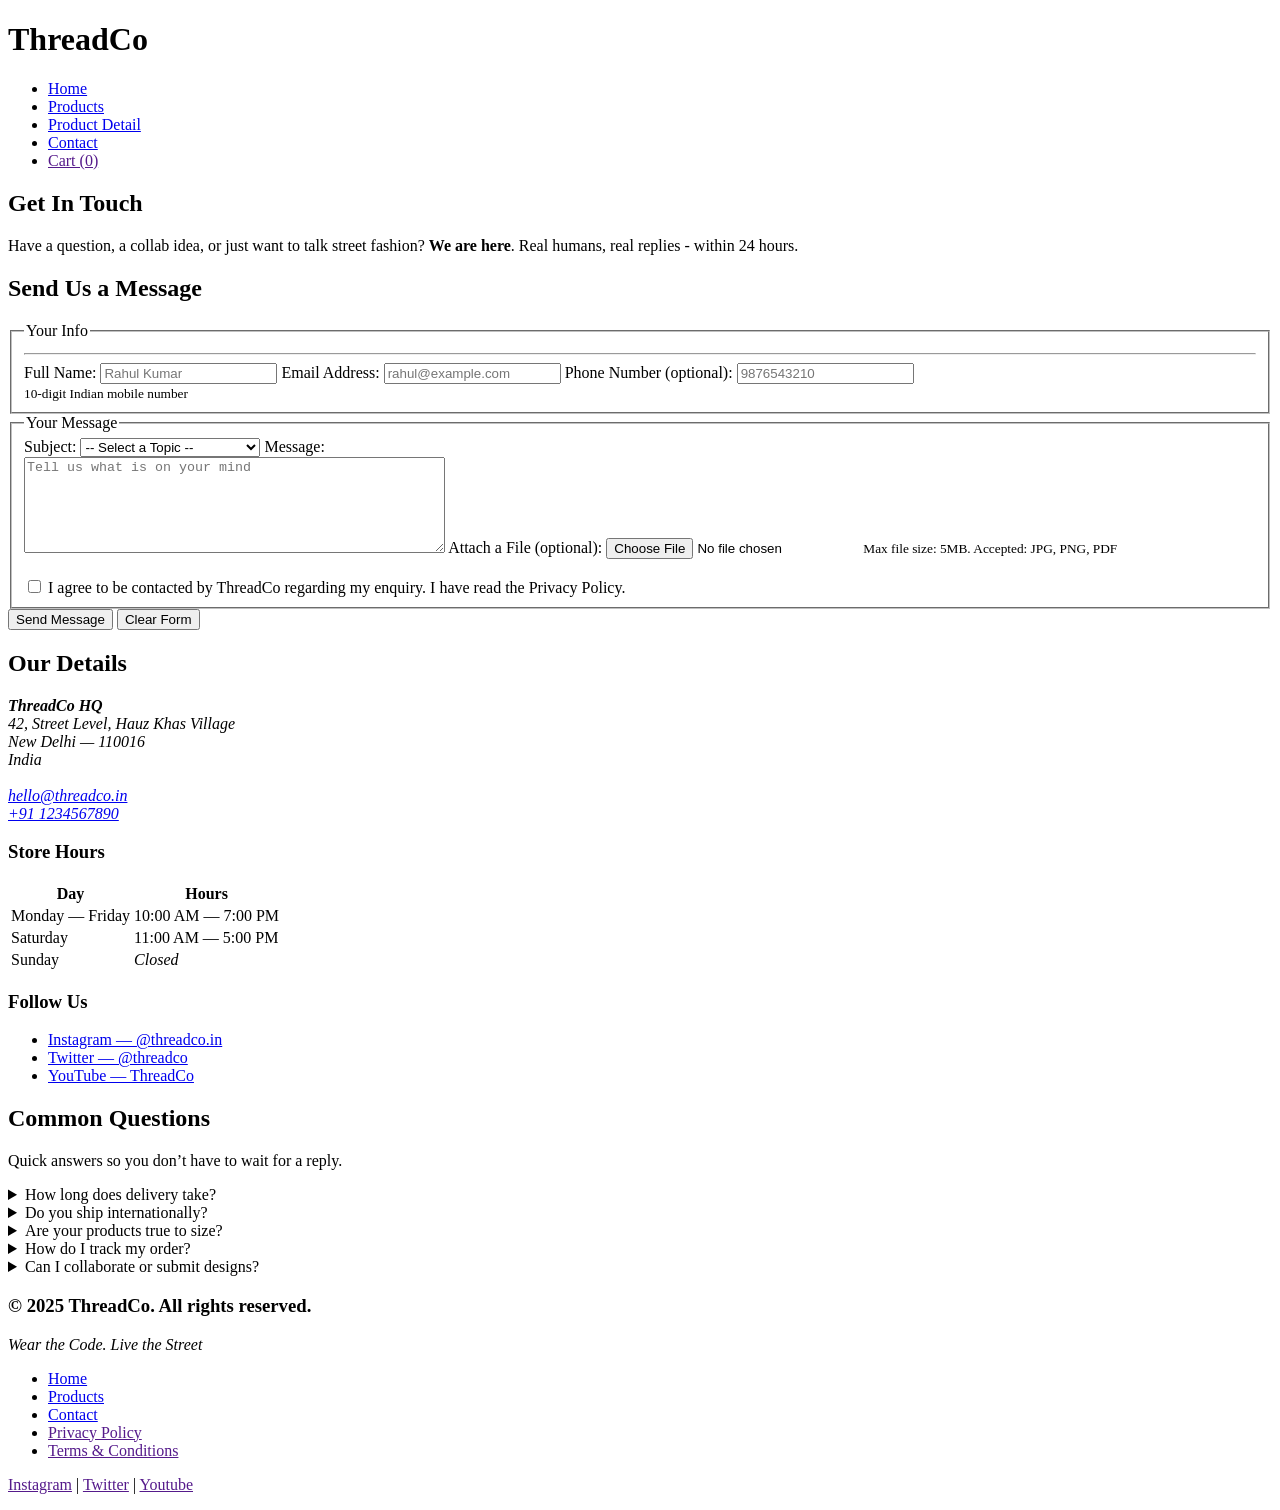
==== contact.html @ f721b30a "Launch ThreadCo streetwear website" ====
<!DOCTYPE html>
<html lang="en">

<head>
    <meta charset="UTF-8">
    <meta name="viewport" content="width=device-width, initial-scale=1.0">
    <title>Contact - ThreadCo</title>
    <link rel="stylesheet" href="style2.css">
</head>

<body>
    <header>
        <h1>ThreadCo</h1>
        <!-- <p><em>Wear the Code. Live the Street</em></p> -->
        <nav>
            <ul>
                <li><a href="index.html">Home</a></li>
                <li><a href="products.html">Products</a></li>
                <li><a href="productDetails.html">Product Detail</a></li>
                <li><a href="contact.html">Contact</a></li>
                <li><a href="">Cart (0)</a></li>
            </ul>
        </nav>
    </header>

    <main>
        <section class="get-in-touch">
            <h2>Get In Touch</h2>
            <p>Have a question, a collab idea, or just want to talk street fashion? <strong>We are here</strong>. Real
                humans, real replies - within 24 hours.</p>
        </section>

        <div class="details">
            <section class="send-message">
                <h2>Send Us a Message</h2>
                <form action="">
                    <fieldset>
                        <legend>Your Info</legend>
                        <hr>
                        <label for="fname">Full Name: </label>
                        <input type="text" id="fname" placeholder="Rahul Kumar">

                        <label for="mail">Email Address: </label>
                        <input type="email" id="mail" placeholder="rahul@example.com">

                        <label for="phone">Phone Number (optional): </label>
                        <input type="tel" id="phone" placeholder="9876543210">
                        <br>
                        <small>10-digit Indian mobile number</small>
                    </fieldset>

                    <fieldset>
                        <legend>Your Message</legend>
                        <label for="Select">Subject: </label>
                        <select id="Select" name="Select">
                            <option value="-- Select a Topic --" selected>-- Select a Topic --</option>
                            <option value="Order Issue">Order Issue</option>
                            <option value="Return / Refund">Return / Refund</option>
                            <option value="Collaboration / Partnership">Collaboration / Partnership</option>
                            <option value="Wholesale Enquiry">Wholesale Enquiry</option>
                            <option value="General Query">General Qury</option>
                        </select>

                        <label for="msg">Message: </label>
                        <br>
                        <textarea rows="6" cols="50" placeholder="Tell us what is on your mind"></textarea>

                        <label for="File">Attach a File (optional): </label>
                        <input type="file" id="File">
                        <small>Max file size: 5MB. Accepted: JPG, PNG, PDF</small><br><br>

                        <div class="consent">
                            <input type="checkbox" id="privacy" name="consent" required>
                            <label for="privacy">
                                I agree to be contacted by ThreadCo regarding my enquiry. I have read the
                                Privacy Policy.
                            </label>
                        </div>

                    </fieldset>
                    <div class="contact-btns">
                        <button type="submit">Send Message</button>
                        <button type="reset">Clear Form</button>
                    </div>
                </form>
            </section>

            <section class="our-details">
                <h2>Our Details</h2>
                <address>
                    <strong>ThreadCo HQ</strong><br>
                    42, Street Level, Hauz Khas Village<br>
                    New Delhi — 110016<br>
                    India
                    <br><br>
                    <a href="mailto:hello@threadco.in">hello@threadco.in</a><br>
                    <a href="tel:+911234567890">+91 1234567890</a>
                </address>

                <div class="contact-table">
                    <h3>Store Hours</h3>
                    <table>
                        <tr>
                            <th>Day</th>
                            <th>Hours</th>
                        </tr>
                        <tr>
                            <td>Monday — Friday</td>
                            <td>10:00 AM — 7:00 PM</td>
                        </tr>
                        <tr>
                            <td>Saturday</td>
                            <td>11:00 AM — 5:00 PM</td>
                        </tr>
                        <tr>
                            <td>Sunday</td>
                            <td><i>Closed</i></td>
                        </tr>
                    </table>
                </div>

                <div class="contact-follow">
                    <h3>Follow Us</h3>
                    <ul>
                        <li><a href="#">Instagram — @threadco.in</a></li>
                        <li><a href="#">Twitter — @threadco</a></li>
                        <li><a href="#">YouTube — ThreadCo</a></li>
                    </ul>
                </div>
            </section>
        </div>

        <section class="common-questions">
            <h2>Common Questions</h2>
            <p>Quick answers so you don’t have to wait for a reply.</p>

            <details>
                <summary>How long does delivery take?</summary>
                <p>We ship within <strong>48 hours</strong> of order confirmation. Standard delivery takes <strong> 3—5
                        business days</strong> across India. Express delivery (1—2 days) is available at checkout for
                    select pin codes.</p>
            </details>

            <details>
                <summary>Do you ship internationally?</summary>
                <p>Not yet — but we’re working on it. International shipping is planned for early 2026. Sign up for our
                    newsletter to get notified first.</p>
            </details>

            <details>
                <summary>Are your products true to size?</summary>
                <p>ThreadCo tees and hoodies are <strong>oversized by design</strong>. If you prefer a more fitted look,
                    we recommend sizing down. Check the <a href="Size Guide"></a> on any product page for exact
                    measurements.</p>
            </details>

            <details>
                <summary>How do I track my order?</summary>
                <p>Once your order ships, you will receive a tracking link via SMS and email. You can also track your
                    order by entering your order ID on our <a href="Order Tracking page"></a>.</p>
            </details>

            <details>
                <summary>Can I collaborate or submit designs?</summary>
                <p>Absolutely. ThreadCo works with independent Indian artists on every drop. If you have a design
                    concept or want to collab, reach out via the form above and select <strong>“Collaboration /
                        Partnership”</strong> as the subject. We read every single message.</p>
            </details>
        </section>
    </main>

    <footer id="footer">
        <h3>&copy 2025 ThreadCo. All rights reserved.</h3>
        <p><em>Wear the Code. Live the Street</em></p>
        <nav>
            <ul>
                <li><a href="index.html">Home</a></li>
                <li><a href="products.html">Products</a></li>
                <li><a href="contact.html">Contact</a></li>
                <li><a href="">Privacy Policy</a></li>
                <li><a href="">Terms & Conditions</a></li>
            </ul>
        </nav>
        <p><a href="">Instagram</a> | <a href="">Twitter</a> | <a href="">Youtube</a></p>
    </footer>
</body>

</html>
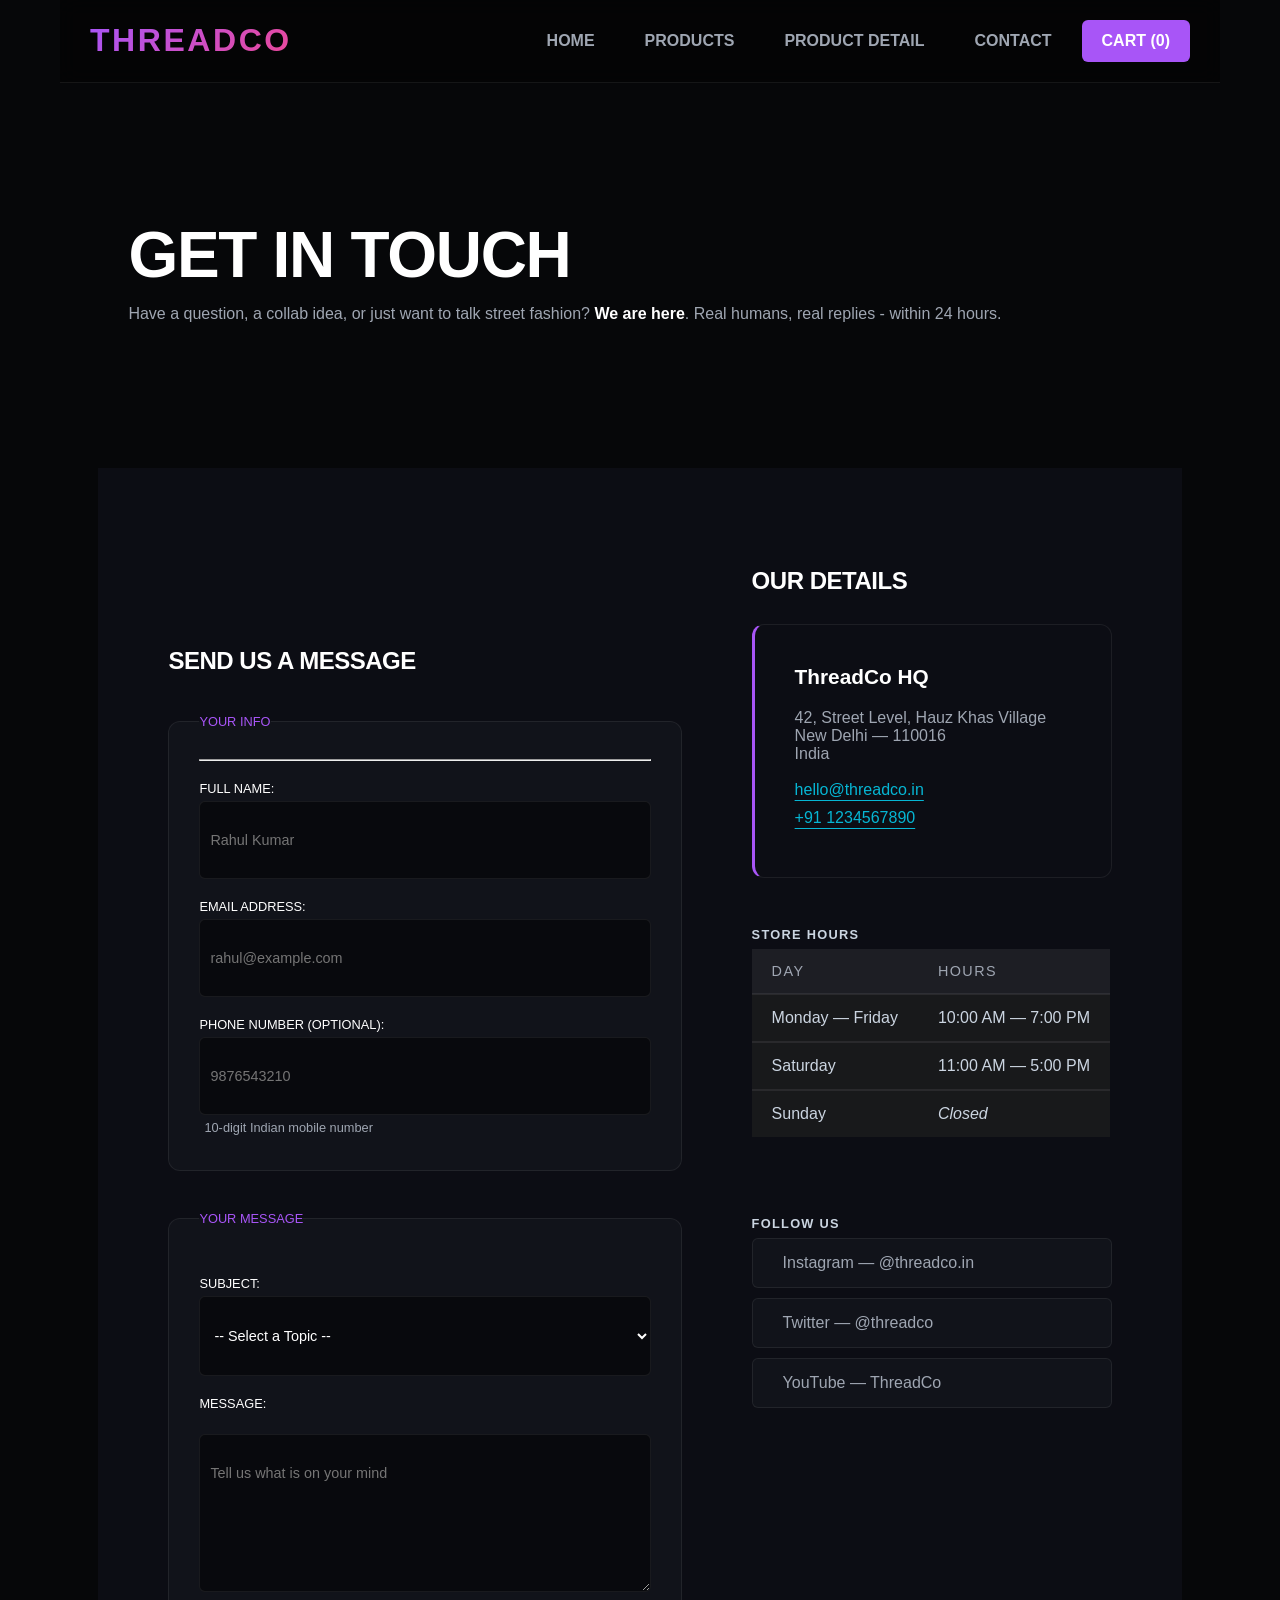
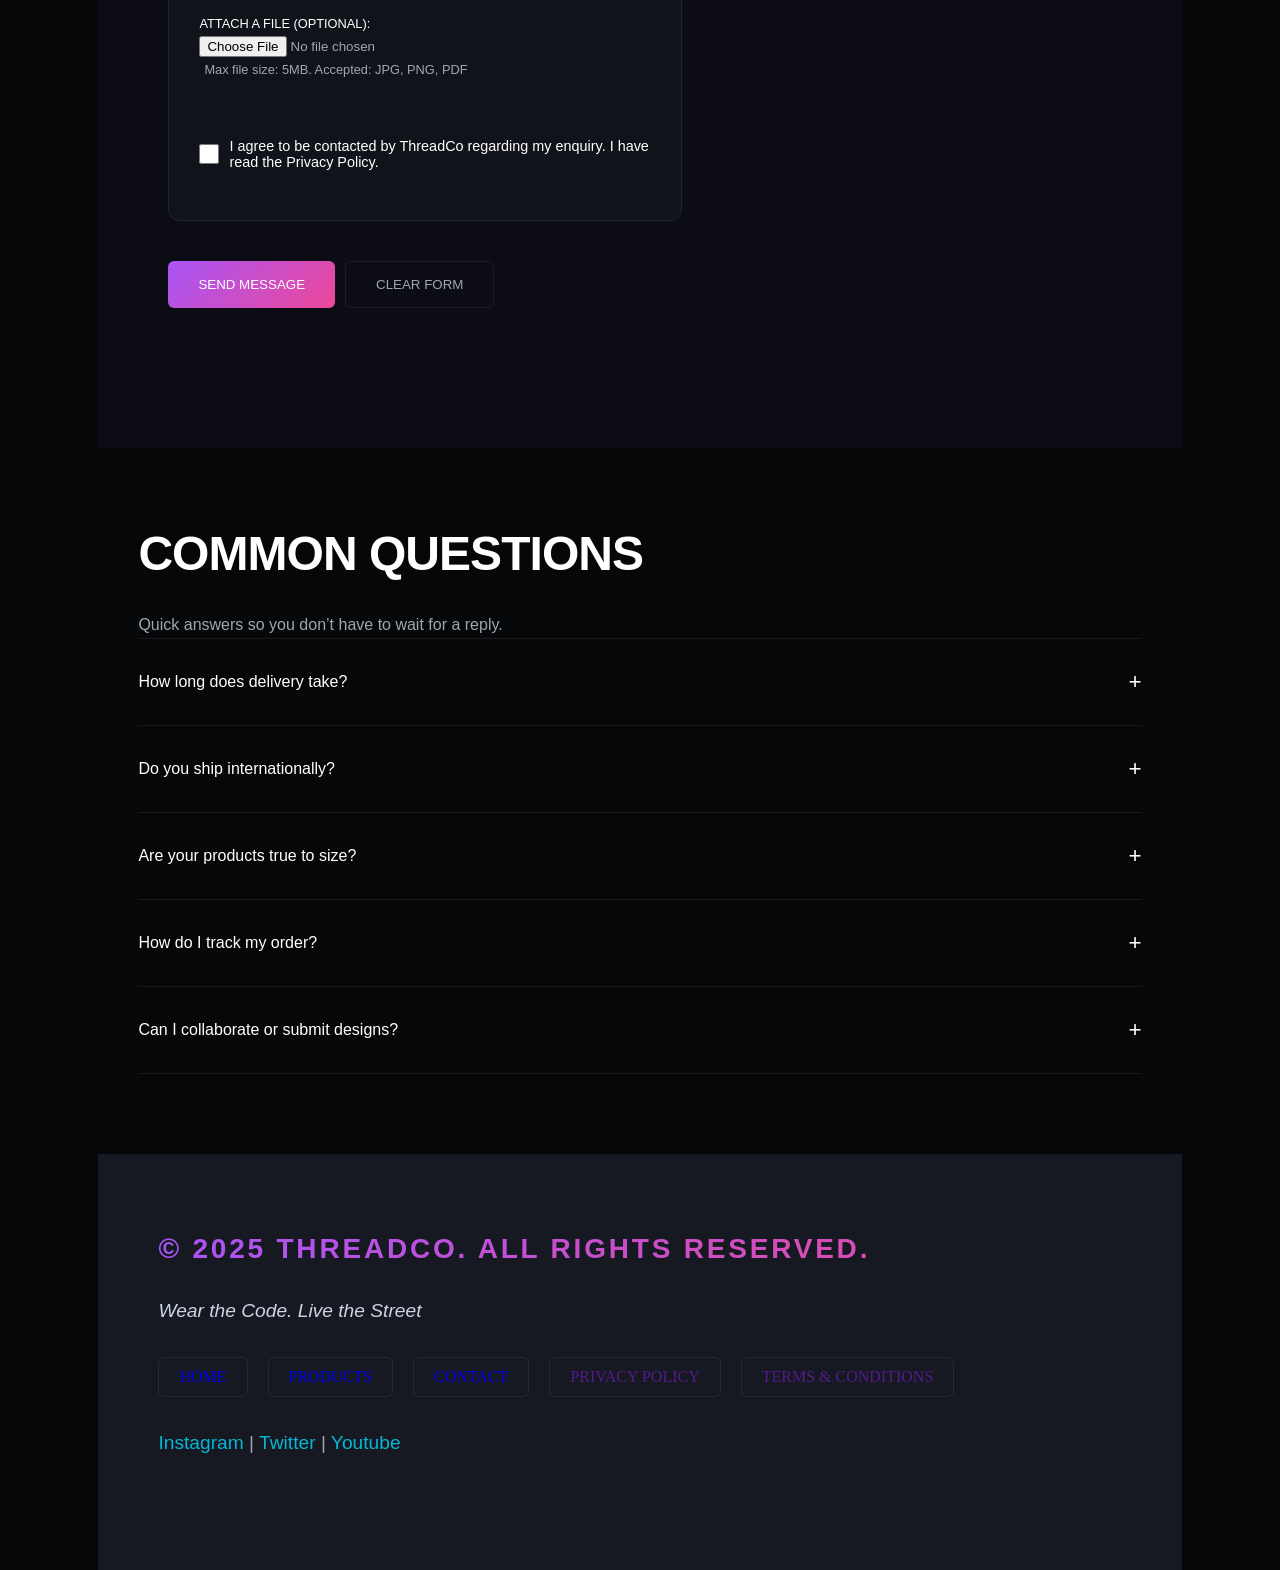
==== commit 3dd38783: "Fix CSS linking and update website" ====
--- a/contact.html
+++ b/contact.html
@@ -5,7 +5,7 @@
     <meta charset="UTF-8">
     <meta name="viewport" content="width=device-width, initial-scale=1.0">
     <title>Contact - ThreadCo</title>
-    <link rel="stylesheet" href="style2.css">
+    <link rel="stylesheet" href="style.css">
 </head>
 
 <body>
--- a/style.css
+++ b/style.css
@@ -0,0 +1,1648 @@
+@import url('https://fonts.googleapis.com/css2?family=Plus+Jakarta+Sans:wght@300;400;500;600;700;800&family=Space+Grotesk:wght@400;500;600;700;800&display=swap');
+
+:root {
+
+    /* Brand Theme Colors */
+
+    --color-primary: #a855f7;
+
+    --color-primary-glow: rgba(168, 85, 247, 0.25);
+
+    --color-secondary: #ec4899;
+
+    --color-secondary-glow: rgba(236, 72, 153, 0.25);
+
+    --color-accent: #06b6d4;
+
+
+    /* Base & Layout Backgrounds */
+
+    --color-bg-base: #060709;
+
+    --color-bg-section: #0c0d14;
+
+    --color-bg-footer: #161922;
+
+    --color-surface: #11131a;
+
+    --color-surface-muted: #1e212f;
+
+
+    /* Borders */
+
+    --color-border: rgba(255, 255, 255, 0.07);
+
+
+    /* Typography Text Colors */
+
+    --white: #ffffff;
+
+    --color-text-body: #cbd5e1;
+
+    --color-text-muted: #9fa6b2;
+
+    --font-display: 'Space Grotesk', sans-serif;
+
+    --font-body: 'Plus Jakarta Sans', sans-serif;
+
+    --radius-sm: 6px;
+
+    --radius-md: 12px;
+
+    --radius-lg: 20px;
+
+    --shadow-sm: 0 4px 12px rgba(0, 0, 0, 0.5);
+
+    --shadow-md: 0 12px 36px rgba(0, 0, 0, 0.7);
+
+    --shadow-lg: 0 24px 64px rgba(0, 0, 0, 0.9);
+
+    --gradient-accent: linear-gradient(135deg, var(--color-primary) 0%, var(--color-secondary) 100%);
+
+    --gradient-secondary: linear-gradient(135deg, var(--color-accent) 0%, #3b82f6 100%);
+
+}
+
+
+h1,
+h2,
+h3,
+h4,
+h5,
+h6 {
+    font-family: var(--font-display);
+    font-weight: 700;
+    line-height: 1.1;
+    letter-spacing: -0.02em;
+    color: var(--white);
+}
+
+
+h1 {
+    font-size: clamp(2.4rem, 6vw, 5rem);
+}
+
+h2 {
+    font-size: clamp(1.8rem, 4vw, 3rem);
+}
+
+h3 {
+    font-size: clamp(1.2rem, 2.5vw, 1.75rem);
+}
+
+h4 {
+    font-size: 1.125rem;
+    font-weight: 600;
+}
+
+p {
+    font-size: 1rem;
+    line-height: 1.7;
+    color: var(--color-text-muted);
+}
+
+
+small {
+    font-size: 0.8rem;
+    color: var(--color-text-muted);
+}
+
+strong {
+    color: var(--white);
+    font-weight: 600;
+}
+
+em {
+    color: var(--color-text-body);
+}
+
+
+ul {
+    list-style: none;
+}
+
+a {
+    text-decoration: none;
+}
+
+* {
+    margin: 0;
+    padding: 0;
+    box-sizing: border-box;
+}
+
+html {
+    font-size: 16px;
+}
+
+body {
+    background-color: var(--color-bg-base);
+    /* padding: 0 40px; */
+    padding-left: clamp(20px, 3vw, 40px);
+    padding-right: clamp(20px, 3vw, 40px);
+    opacity: 1;
+}
+
+header {
+    position: fixed;
+    background-color: rgba(4, 4, 4, 0.604);
+    backdrop-filter: blur(10px);
+    border-bottom: 1px solid var(--color-border);
+    display: flex;
+    left: 60px;
+    right: 60px;
+    justify-content: space-between;
+    align-items: center;
+    text-transform: uppercase;
+    padding: 20px 30px;
+    z-index: 10;
+    /* flex-wrap: wrap; */
+}
+
+header h1 {
+    font-size: 2rem;
+    letter-spacing: 0.08em;
+    background: var(--gradient-accent);
+    -webkit-background-clip: text;
+    /* background-clip: text; */
+    -webkit-text-fill-color: transparent;
+}
+
+header nav ul {
+    display: flex;
+    gap: 10px;
+    flex-wrap: wrap;
+    justify-content: center;
+}
+
+header nav li:last-child a {
+    background-color: var(--color-primary);
+    color: var(--white);
+}
+
+header nav li:last-child a:hover {
+    background-color: var(--color-secondary);
+}
+
+header li a {
+    display: inline-block;
+    color: var(--color-text-muted);
+    font-weight: 600;
+    text-transform: uppercase;
+    font-family: var(--font-display);
+    padding: 12px 20px;
+    border-radius: var(--radius-sm);
+    /* text-wrap:nowrap; */
+}
+
+header li a:hover {
+    background-color: rgba(32, 31, 31, 0.605);
+    color: var(--white);
+}
+
+main {
+    padding: 80px 60px 0 60px;
+}
+
+#hero {
+    min-height: 90vh;
+    display: flex;
+    justify-content: space-between;
+    align-items: center;
+    padding: 50px 40px;
+    gap: 30px;
+}
+
+.lefthero {
+    display: flex;
+    flex-direction: column;
+    gap: 10px;
+    max-width: 690px;
+}
+
+.lefthero h2 {
+    text-transform: uppercase;
+    /* font-size: 5rem; */
+    font-size: clamp(2rem, 6vw, 5rem);
+}
+
+#gradient-text {
+    background: var(--gradient-accent);
+    background-clip: text;
+    -webkit-text-fill-color: transparent;
+}
+
+#hero p {
+    font-size: 1.4rem;
+    font-size: clamp(1rem, 1vw, 1.8rem);
+    font-family: var(--font-body);
+}
+
+.cta {
+    display: flex;
+    gap: 20px;
+    margin-top: 20px;
+}
+
+.cta a {
+    padding: 15px 30px;
+    border-radius: var(--radius-sm);
+    text-transform: uppercase;
+    font-family: var(--font-display);
+    font-weight: 750;
+    color: var(--white);
+}
+
+.btn1 {
+    background: var(--gradient-accent);
+    display: flex;
+    justify-content: center;
+    align-items: center;
+}
+
+.btn1:hover {
+    background: linear-gradient(135deg, #a543f7 0%, #f2459b 100%);
+    box-shadow: 0 8px 20px rgba(223, 71, 190, 00.506);
+    animation: btnmoves 1s linear 0s infinite alternate;
+}
+
+.btn2 {
+    border: 2px solid rgba(66, 64, 64, 0.90);
+}
+
+.btn2:hover {
+    border-color: var(--white);
+    background-color: rgba(255, 255, 255, 0.07);
+    animation: btnmoves 1s linear 0s infinite alternate;
+}
+
+@keyframes btnmoves {
+    from {
+        transform: translateY(0);
+    }
+
+    to {
+        transform: translateY(-6px) scale(1.05);
+    }
+}
+
+.righthero {
+    height: 500px;
+    display: flex;
+    justify-content: center;
+    align-items: center;
+    flex: 1;
+    position: relative;
+    min-width: 220px;
+    position: relative;
+    object-fit: cover;
+}
+
+.righthero-image {
+    max-width: 320px;
+    border-radius: var(--radius-lg);
+    box-shadow: var(--shadow-md);
+    aspect-ratio: 3/4;
+    z-index: 1;
+    animation: ImgMove 3s infinite alternate;
+    border-radius: var(--radius-md);
+    overflow: hidden;
+}
+
+.righthero-image img {
+    max-width: 100%;
+    height: auto;
+    display: block;
+}
+
+@keyframes ImgMove {
+    from {
+        transform: translate(0, 0);
+    }
+
+    to {
+        transform: translate(0, -20px);
+    }
+}
+
+.righthero img:hover {
+    box-shadow: var(--shadow-lg);
+    border: 1px solid var(--color-primary);
+}
+
+.glow {
+    height: 400px;
+    width: 400px;
+    border-radius: 50%;
+    position: absolute;
+    z-index: -1;
+    filter: blur(50px);
+    /* opacity: 0.5; */
+}
+
+@keyframes orbanimate {
+    0% {
+        opacity: 0.3;
+    }
+
+    100% {
+        opacity: 0.68;
+    }
+}
+
+.orb1 {
+    top: 0%;
+    left: 7%;
+    background-color: var(--color-primary);
+    animation: orbanimate 3s linear 1.5s infinite alternate;
+}
+
+.orb2 {
+    bottom: 0%;
+    right: 7%;
+    background-color: var(--color-secondary);
+    animation: orbanimate 3s linear 2s infinite alternate;
+}
+
+#week-drop {
+    background-color: #0C0D14;
+    padding: 80px 60px;
+}
+
+#week-drop h2 {
+    text-transform: uppercase;
+}
+
+#week-drop>p {
+    margin: 15px 0;
+    font-family: var(--font-body);
+}
+
+.cards,
+#product-detail {
+    display: flex;
+    gap: 30px;
+    flex-wrap: wrap;
+    margin-top: 40px;
+}
+
+article,
+.grid article {
+    flex: 1 1 240px;
+    display: flex;
+    flex-direction: column;
+    border-radius: var(--radius-lg);
+    padding: 10px;
+    border-radius: 30px;
+    overflow: hidden;
+    border: 1px solid var(--color-border);
+    position: relative;
+    transition: all 0.4s linear 0s;
+}
+
+article figure {
+    position: relative;
+    overflow: hidden;
+    aspect-ratio: 3/4;
+    padding: 5px;
+    border-radius: var(--radius-lg);
+}
+
+.grid article figure {
+    aspect-ratio: 4/4;
+}
+
+.cards figcaption {
+    display: none;
+}
+
+figure img {
+    width: 100%;
+    height: 100%;
+    object-fit: cover;
+    border-radius: inherit;
+    transition: all 0.4s linear 0s;
+}
+
+article:hover figure img {
+    transform: scale(1.1);
+}
+
+article h3 {
+    overflow: hidden;
+    padding: 10px 20px 0;
+    font-size: 1rem;
+}
+
+article p:nth-of-type(1) {
+    padding: 0 20px;
+    font-family: var(--font-body);
+    font-size: 0.85rem;
+}
+
+article p span {
+    color: var(--color-primary);
+    font-weight: 700;
+}
+
+article p:nth-of-type(2) {
+    padding: 15px 20px;
+}
+
+article p:nth-of-type(2) strong {
+    font-family: var(--font-display);
+}
+
+article p:nth-of-type(4) strong {
+    font-family: var(--font-display);
+    padding: 15px 20px;
+}
+
+article p:nth-of-type(2) s {
+    margin-left: 5px;
+}
+
+article p:nth-of-type(3) mark {
+    background: var(--gradient-accent);
+    position: absolute;
+    top: 4%;
+    right: 7%;
+    padding: 2px 8px;
+    font-size: 0.8rem;
+    font-weight: 600;
+    font-family: var(--font-display);
+    border-radius: var(--radius-lg);
+    color: var(--white);
+}
+
+article>a {
+    text-decoration: underline;
+    padding: 0 20px 10px;
+    color: var(--color-accent);
+    letter-spacing: 0.01em;
+    text-transform: uppercase;
+    text-underline-offset: 4px;
+}
+
+article>a:hover {
+    color: var(--color-secondary);
+}
+
+article button {
+    padding: 10px 20px;
+    border-radius: var(--radius-sm);
+    font-weight: 700;
+    text-transform: uppercase;
+    margin: 10px 20px;
+    border: none;
+    font-family: var(--font-display);
+}
+
+article button:hover {
+    color: var(--white);
+    background-color: var(--color-primary);
+    cursor: pointer;
+}
+
+article:hover {
+    border: 1px solid var(--color-primary);
+    box-shadow: 0 10px 10px var(--color-primary-glow);
+    transform: translate(0, -5px);
+}
+
+.bestsellers {
+    padding: 80px 50px;
+}
+
+.bestsellers h2 {
+    text-transform: uppercase;
+    margin-bottom: 15px;
+}
+
+.bestsellers table {
+    width: 100%;
+    color: white;
+    border-radius: var(--radius-md);
+    overflow: hidden;
+    border-collapse: collapse;
+}
+
+th[colspan="5"] {
+    padding: 14px 20px;
+    letter-spacing: 0.11em;
+    font-family: var(--font-display);
+    text-transform: uppercase;
+    background: var(--gradient-accent);
+    text-align: center;
+    font-size: 1.1rem;
+    color: var(--white);
+}
+
+th {
+    padding: 14px 20px;
+    text-align: left;
+    background-color: rgba(255, 255, 255, 0.07);
+    text-transform: uppercase;
+    font-family: var(--font-display);
+    font-weight: 500;
+    font-size: 0.9rem;
+    letter-spacing: 0.1em;
+    color: var(--color-text-muted);
+}
+
+td {
+    padding: 14px 20px;
+    font-family: var(--font-body);
+    border-top: 2px solid var(--color-border);
+    background-color: rgba(33, 33, 33, 0.606);
+    color: var(--color-text-body);
+}
+
+tr:hover td {
+    background-color: rgba(255, 255, 255, 0.07);
+}
+
+#bestseller-style tr:hover td:first-child {
+    color: var(--color-secondary);
+}
+
+#why-threadCo {
+    margin: 80px 50px;
+    color: white;
+}
+
+#why-threadCo h2 {
+    text-transform: uppercase;
+    margin-bottom: 6px;
+}
+
+#why-threadCo p {
+    letter-spacing: 0.012em;
+    font-size: 1rem;
+    font-family: var(--font-body);
+    margin-bottom: 5px;
+}
+
+#why-threadCo ul {
+    margin: 50px 0;
+    display: flex;
+    flex-wrap: wrap;
+    color: white;
+    gap: 30px;
+}
+
+
+#why-threadCo ul li {
+    flex: 1 1 240px;
+    border: 1px solid var(--color-border);
+    padding: 24px;
+    background-color: var(--color-surface);
+    border-radius: var(--radius-md);
+    border-left: 5px solid var(--color-primary);
+    font-family: var(--font-display);
+    color: var(--color-text-muted);
+    font-size: 0.9rem;
+}
+
+#why-threadCo ul li:hover {
+    border-left: 5px solid var(--color-secondary);
+}
+
+#why-threadCo ul li strong {
+    display: block;
+    font-family: var(--font-display);
+    margin-bottom: 10px;
+    font-size: 1.2rem;
+
+}
+
+#why-threadCo dl {
+    margin: 10px;
+    border-top: 1px solid var(--color-border);
+    display: flex;
+    flex-wrap: wrap;
+    padding: 30px 0;
+    gap: 10px;
+}
+
+#why-threadCo dl section {
+    flex: 1 1 270px;
+    border: 1px solid var(--color-border);
+    padding: 24px;
+    border-radius: var(--radius-md);
+}
+
+#why-threadCo dl section:hover {
+    background-color: rgba(32, 31, 31, 0.605);
+    border: 1px solid var(--color-primary);
+}
+
+#why-threadCo dl section dt {
+    color: var(--color-accent);
+    font-family: var(--font-display);
+    margin: 10px 0;
+    text-transform: uppercase;
+}
+
+#why-threadCo dl {
+    font-family: var(--font-display);
+    color: var(--color-text-muted);
+    font-size: 0.9rem;
+}
+
+#get-early {
+    background-color: var(--color-surface);
+    text-align: center;
+    padding: 120px 30px;
+    color: white;
+
+}
+
+#get-early h2 {
+    text-transform: uppercase;
+}
+
+
+#get-early p {
+    padding: 12px 0 20px 0;
+    font-family: var(--font-body);
+    font-size: 1rem;
+    max-width: 520px;
+    margin: auto;
+}
+
+#get-early form {
+    max-width: 520px;
+    display: flex;
+    margin: auto;
+    border: 1px solid var(--color-border);
+    border-radius: var(--radius-md);
+    overflow: hidden;
+    margin-bottom: 20px;
+}
+
+#get-early form input[id="mail"] {
+    flex: 1;
+    padding: 14px 30px;
+    background: transparent;
+    border: none;
+    outline: none;
+    color: var(--white);
+    font-family: var(--font-body);
+    font-size: 1.2rem;
+    background-color: rgba(26, 25, 25, 0.5);
+}
+
+#get-early form input[id="mail"]::placeholder {
+    color: var(--color-text-muted);
+    font-size: 1rem;
+}
+
+#get-early form button {
+    background: var(--gradient-accent);
+    text-transform: uppercase;
+    font-family: var(--font-display);
+    letter-spacing: 0.2em;
+    padding: 14px 30px;
+    border: none;
+    color: var(--white);
+    font-weight: 700;
+}
+
+#get-early small {
+    font-family: var(--font-body);
+    margin: 10px 0;
+}
+
+#footer {
+    margin: 0 60px;
+    padding: 80px 60px;
+    background-color: var(--color-bg-footer);
+}
+
+#footer h3 {
+    text-transform: uppercase;
+    background: var(--gradient-accent);
+    background-clip: text;
+    color: transparent;
+    letter-spacing: 0.1em;
+    margin-bottom: 10px;
+}
+
+#footer p {
+    font-size: 1.2rem;
+    font-family: var(--font-display);
+    margin: 30px 0;
+}
+
+#footer nav ul {
+    display: flex;
+    flex-wrap: wrap;
+    gap: 20px;
+    margin: 30px 0;
+}
+
+#footer nav ul li {
+    border: 1px solid var(--color-border);
+    border-radius: var(--radius-sm);
+    padding: 10px 20px;
+    text-transform: uppercase;
+}
+
+#footer nav ul li:hover {
+    border: 1px solid var(--color-primary);
+}
+
+#footer p a {
+    color: var(--color-accent);
+}
+
+#footer p a:hover {
+    color: var(--color-secondary);
+}
+
+/* Products.html */
+
+#product-main {
+    background-color: #0C0D14;
+}
+
+#Catalogue {
+    padding: 120px 48px;
+}
+
+#Catalogue h2 {
+    text-transform: uppercase;
+    font-size: 4rem;
+    padding-bottom: 20px;
+}
+
+#Catalogue p {
+    font-size: 1.1rem;
+    font-family: var(--font-body);
+}
+
+#Product-layout {
+    display: grid;
+    grid-template-columns: 280px 1fr;
+    background-color: #0C0D14;
+    padding: 60px;
+    gap: 30px;
+    position: relative;
+    align-items: start;
+}
+
+#Product-layout #products article:nth-of-type(5) button:hover {
+    cursor: no-drop;
+    opacity: 1;
+    background: transparent;
+}
+
+#sidebar {
+    background-color: #181a23;
+    border-radius: var(--radius-md);
+    padding: 20px;
+    position: sticky;
+    top: 100px;
+    height: auto;
+}
+
+#sidebar h2 {
+    color: var(--color-primary);
+    letter-spacing: 0.2em;
+    font-size: 1rem;
+    text-transform: uppercase;
+    padding-bottom: 10px;
+}
+
+#sidebar hr {
+    opacity: 0.1;
+    height: 0.5px;
+}
+
+
+#sidebar h3 {
+    padding-top: 30px;
+    padding-bottom: 20px;
+    text-transform: uppercase;
+    letter-spacing: 0.1em;
+    font-size: 0.8rem;
+}
+
+
+#sidebar ul {
+    display: flex;
+    flex-direction: column;
+    gap: 18px;
+    color: var(--color-text-muted);
+    font-family: var(--font-body);
+}
+
+#sidebar ul li {
+    display: flex;
+    gap: 10px;
+}
+
+#sidebar input[type="checkbox"] {
+    width: 18px;
+    height: 18px;
+    accent-color: var(--color-secondary);
+    cursor: pointer;
+}
+
+#sidebar label {
+    cursor: pointer;
+    color: var(--color-text-muted);
+    font-family: var(--font-body);
+}
+
+#sidebar input[type="number"] {
+    width: 100%;
+    margin: 10px 0;
+    padding: 5px 10px;
+    background-color: rgba(0, 0, 0, 0.9);
+    border: 1px solid var(--color-border);
+    border-radius: var(--radius-sm);
+    outline: none;
+    color: var(--white);
+    font-size: 0.9rem;
+}
+
+#sidebar input[type="number"]:focus {
+    border-color: var(--color-primary);
+}
+
+#sidebar select {
+    width: 100%;
+    margin: 10px 0;
+    padding: 5px 10px;
+    background-color: rgba(0, 0, 0, 0.9);
+    border: 1px solid var(--color-border);
+    border-radius: var(--radius-sm);
+    outline: none;
+    color: var(--white);
+    font-size: 0.9rem;
+}
+
+#sidebar button {
+    width: 100%;
+    margin: 10px 0;
+    padding: 12px 0;
+    border: 1px solid var(--color-border);
+    border-radius: var(--radius-sm);
+    /* font-size:1.1rem; */
+    font-family: var(--font-display);
+    letter-spacing: 0.1em;
+    font-weight: 900;
+    border-radius: var(--radius-sm);
+    text-transform: uppercase;
+    cursor: pointer;
+}
+
+#sidebar button:hover {
+    background-color: var(--color-primary);
+    color: var(--white);
+    transform: scale(1.04);
+}
+
+#sidebar button:nth-last-of-type(1) {
+    background-color: transparent;
+    color: var(--color-text-muted);
+}
+
+#sidebar button:nth-last-of-type(1):hover {
+    box-shadow: 0 10px 10px var(--color-primary-glow);
+    transform: scale(1.04);
+}
+
+#products h2 {
+    text-transform: uppercase;
+    color: var(--color-text-muted);
+    font-size: 1.5rem;
+    padding-bottom: 20px;
+}
+
+.grid {
+    display: grid;
+    grid-template-columns: repeat(auto-fill, minmax(260px, 1fr));
+    gap: 20px;
+}
+
+
+.compare-bestsellers {
+    font-size: 1rem;
+    font-family: var(--font-body);
+    margin-bottom: 10px;
+}
+
+.compare-bestsellers table tr:first-child th {
+    background-color: rgba(4, 4, 4, 0.604);
+    text-align: center;
+    color: var(--white);
+}
+
+.compare-bestsellers table tr td,
+.compare-bestsellers table tr th {
+    border: none;
+}
+
+.compare-bestsellers table tr:nth-of-type(2) th {
+    color: var(--white);
+}
+
+.compare-bestsellers table tr th {
+    color: var(--color-accent);
+}
+
+.compare-bestsellers table tr {
+    border: 1px solid var(--color-border);
+}
+
+
+/* Product Details */
+
+main nav {
+    background-color: #0C0D14;
+}
+
+nav[aria-label="breadcrumb"] {
+    display: inline-block;
+    padding: 25px 20px 20px 20px;
+    color: var(--color-text-muted);
+    font-family: var(--font-body);
+    font-size: 0.8rem;
+}
+
+nav[aria-label="breadcrumb"] a {
+    display: inline-block;
+    padding: 0 3px;
+    color: var(--color-primary);
+}
+
+nav[aria-label="breadcrumb"] a:hover {
+    color: var(--color-secondary);
+}
+
+
+/* Main product section */
+
+#Oversized {
+    display: flex;
+    flex-wrap: wrap;
+    padding: 40px 30px;
+    justify-content: center;
+    gap: 40px;
+}
+
+#Oversized figure {
+    flex: 0 0 50%;
+}
+
+#Oversized>.Oversized-left {
+    flex: 1;
+}
+
+.Oversized-left h2 {
+    text-transform: uppercase;
+    margin-bottom: 20px;
+}
+
+.Oversized-left p {
+    font-family: var(--font-body);
+    font-size: 1.04rem;
+    margin-bottom: 20px;
+}
+
+.Oversized-left mark {
+    background: var(--gradient-accent);
+    padding: 8px 16px;
+    font-size: 0.8rem;
+    font-weight: 600;
+    font-family: var(--font-display);
+    border-radius: var(--radius-lg);
+    color: var(--white);
+}
+
+.Oversized-left p:nth-of-type(2) {
+    display: flex;
+    flex-wrap: wrap;
+    gap: 15px;
+    align-items: center;
+    margin-bottom: 10px;
+}
+
+.Oversized-left p:nth-of-type(2) strong {
+    font-size: 2.5rem;
+    font-family: var(--font-display);
+}
+
+.Oversized-left label {
+    display: block;
+    color: white;
+    text-transform: uppercase;
+    font-family: var(--font-display);
+    letter-spacing: 0.1em;
+    font-size: 0.9rem;
+}
+
+.Oversized-left input,
+.Oversized-left select {
+    background-color: rgba(255, 255, 255, 0.07);
+    border: 1px solid var(--color-border);
+    outline: none;
+    padding: 10px 20px;
+    margin: 10px 0;
+    min-width: 250px;
+    color: white;
+    border-radius: var(--radius-sm);
+}
+
+.Oversized-left input[type="number"],
+.Oversized-left select:focus {
+    border-color: var(--color-primary);
+}
+
+.Oversized-left select option {
+    background-color: #0C0D14;
+    color: white;
+}
+
+.Oversized-left a {
+    margin-left: 10px;
+    font-family: var(--font-body);
+    color: var(--color-accent);
+    text-decoration: underline;
+    font-size: 0.9rem;
+    text-underline-offset: 4px;
+}
+
+.product-details-btns {
+    display: flex;
+    gap: 15px;
+}
+
+.product-details-btns button {
+    flex: 1;
+    padding: 10px;
+    font-size: 1rem;
+    text-transform: uppercase;
+    border-radius: var(--radius-sm);
+    color: var(--white);
+    font-family: var(--font-display);
+    font-weight: 600;
+}
+
+.product-details-btns button:first-child {
+    flex: 1.5;
+    background: var(--gradient-accent);
+}
+
+.product-details-btns button:nth-of-type(2) {
+    background: transparent;
+    border: 1px solid white;
+}
+
+.product-details-btns button:nth-of-type(2):hover {
+    background-color: white;
+    color: black;
+    border: 1px solid white;
+}
+
+.Oversized-left ul {
+    color: white;
+    display: flex;
+    flex-direction: column;
+    gap: 10px;
+    padding: 30px;
+    border: 1px solid var(--color-border);
+    border-left: 4px solid var(--color-accent);
+    background-color: var(--color-surface);
+    border-radius: var(--radius-md);
+}
+
+.Oversized-left ul li {
+    color: var(--color-text-muted);
+    font-family: var(--font-body);
+}
+
+#size-chart {
+    padding: 40px 30px;
+}
+
+#size-chart h2 {
+    text-transform: uppercase;
+    margin-bottom: 15px;
+}
+
+#size-chart p {
+    font-family: var(--font-body);
+    color: var(--color-text-muted);
+    margin-bottom: 20px;
+}
+
+#size-chart table {
+    width: 100%;
+    border-collapse: collapse;
+    margin: 25px 0 15px;
+    font-family: var(--font-body);
+}
+
+#size-chart caption {
+    margin-bottom: 15px;
+    color: var(--color-text-muted);
+}
+
+#size-chart th,
+#size-chart td {
+    padding: 12px;
+    text-align: center;
+    border: 1px solid var(--color-border);
+}
+
+#size-chart th {
+    font-family: var(--font-display);
+    color: var(--white);
+}
+
+#size-chart td {
+    color: var(--color-text-muted);
+}
+
+#size-chart small {
+    color: var(--color-text-muted);
+}
+
+#product-details {
+    color: white;
+    padding: 80px 40px;
+}
+
+#product-details h2 {
+    text-transform: uppercase;
+}
+
+#product-details dl {
+    display: flex;
+    flex-direction: column;
+    gap: 10px;
+}
+
+#product-details dl div {
+    display: flex;
+    border: 1px solid var(--color-border);
+    width: 100%;
+    max-width: 800px;
+    gap: 10px;
+    padding: 8px 0;
+    margin-top: 10px;
+    align-items: center;
+    flex-wrap: wrap;
+}
+
+#product-details dl div dt {
+    flex: 1 1 120px;
+    color: var(--color-text-muted);
+    font-family: var(--font-display);
+}
+
+#product-details dl div dd {
+    flex: 2;
+    font-family: var(--font-body);
+}
+
+#product-details dl div dt {
+    text-transform: uppercase;
+}
+
+.customer-reviews {
+    background-color: var(--color-bg-section);
+    padding: 80px 40px;
+}
+
+.customer-reviews h2 {
+    text-transform: uppercase;
+    padding: 20px 0;
+}
+
+.customer-reviews p {
+    font-family: var(--font-body);
+    color: var(--white);
+    font-size: 1.1rem;
+}
+
+.customer-reviews-details {
+    display: flex;
+    gap: 20px;
+    flex-wrap: wrap;
+    margin: 20px 0;
+}
+
+.customer-reviews-details article {
+    flex: 1;
+    border-radius: var(--radius-sm);
+    border: 1px solid var(--color-border);
+    background-color: var(--color-surface);
+    padding: 30px;
+}
+
+.customer-reviews-details article p:first-of-type {
+    color: #F59E0D;
+}
+
+.also-know {
+    padding: 40px 30px;
+}
+
+.also-know h3 {
+    padding: 30px 0;
+}
+
+
+.also-know-items {
+    display: flex;
+    flex-wrap: wrap;
+    gap: 20px;
+}
+
+.also-know-items article {
+    flex: 1;
+    border: 1px solid var(--color-border);
+    padding: 10px;
+    border-radius: var(--radius-lg);
+    background-color: var(--color-surface);
+}
+
+.also-know-items article figure {
+    aspect-ratio: 1;
+}
+
+
+/*contact.html*/
+
+.get-in-touch {
+    padding: 140px 30px;
+}
+
+.get-in-touch h2 {
+    text-transform: uppercase;
+    font-size: 4rem;
+}
+
+.get-in-touch p {
+    padding-top: 10px;
+    font-family: var(--font-body);
+}
+
+.details {
+    background-color: var(--color-bg-section);
+    display: flex;
+    padding: 100px 70px;
+    gap: 70px;
+    align-items: flex-start;
+}
+
+.send-message {
+    flex: 1;
+    padding-top: 80px;
+}
+
+.our-details {
+    flex: 0 0 360px;
+}
+
+.send-message h2 {
+    font-family: var(--font-body);
+    text-transform: uppercase;
+    font-size: 1.5rem;
+}
+
+.send-message fieldset {
+    background-color: var(--color-surface);
+    border-radius: var(--radius-md);
+    border: 1px solid var(--color-border);
+    margin-top: 40px;
+    padding: 30px;
+}
+
+.send-message fieldset legend {
+    color: var(--color-primary);
+    text-transform: uppercase;
+    font-family: var(--font-display);
+    font-weight: 500;
+    font-size: 0.8rem;
+}
+
+
+.send-message form label {
+    display: block;
+    text-transform: uppercase;
+    color: var(--white);
+    font-family: var(--font-display);
+    font-size: 0.8rem;
+    padding: 20px 0 5px;
+}
+
+.send-message input[type="text"],
+.send-message input[type="email"],
+.send-message input[type="tel"],
+.send-message select,
+.send-message textarea {
+    width: 100%;
+    border-radius: var(--radius-sm);
+    border: 1px solid var(--color-border);
+    background-color: rgba(0, 0, 0, 0.5);
+    padding: 30px 10px;
+    font-size: 0.9rem;
+    color: white;
+    outline: none;
+}
+
+.send-message input:focus,
+.send-message select:focus,
+.send-message textarea:focus {
+    border-color: var(--color-primary);
+}
+
+.send-message small {
+    display: block;
+    font-family: var(--font-body);
+    padding: 5px;
+}
+
+.send-message .consent {
+    display: flex;
+    align-items: center;
+    gap: 10px;
+    margin: 20px 0;
+}
+
+.send-message .consent input[type="checkbox"] {
+    width: 20px;
+    height: 20px;
+    flex-shrink: 0;
+    accent-color: var(--color-primary);
+}
+
+.send-message .consent label {
+    display: inline;
+    padding: 0;
+    text-transform: none;
+    font-family: var(--font-body);
+    font-size: 0.9rem;
+}
+
+.send-message input::placeholder,
+.send-message select::placeholder,
+.send-message textarea::placeholder {
+    font-family: 1rem;
+    font-family: var(--font-display);
+}
+
+.contact-btns {
+    display: flex;
+    gap: 10px;
+    margin: 40px 0;
+}
+
+.contact-btns button {
+    padding: 15px 30px;
+    border-radius: var(--radius-sm);
+    outline: none;
+    border: 1px solid var(--color-border);
+    font-family: var(--font-display);
+    text-transform: uppercase;
+    font-weight: 500;
+}
+
+.contact-btns button:first-child {
+    background: var(--gradient-accent);
+    color: white;
+    border: none;
+    transition: all 0.3s linear 0s;
+}
+
+.contact-btns button:first-child:hover {
+    box-shadow: 0 2px 15px 0 var(--color-secondary);
+    transform: translate(0, -3px) scale(1.01);
+}
+
+.contact-btns button:last-child {
+    color: var(--color-text-muted);
+    background: none;
+    transition: all 0.5s linear 0s;
+}
+
+.contact-btns button:last-child:hover {
+    background-color: black;
+    border: 1px solid var(--color-text-muted);
+    color: white;
+    font-weight: 600;
+    transform: translate(0, -3px) scale(1.01);
+}
+
+.send-message input[type="file"] {
+    color: var(--color-text-muted);
+}
+
+.our-details {
+    position: sticky;
+    top: 100px;
+}
+
+.our-details h2 {
+    font-family: var(--font-body);
+    text-transform: uppercase;
+    font-size: 1.5rem;
+}
+
+.our-details address {
+    background-color: var(--color-bg-section);
+    padding: 40px;
+    border: 1px solid var(--color-border);
+    border-left: 3px solid var(--color-primary);
+    margin: 30px 0;
+    border-radius: var(--radius-md);
+    font-style: normal;
+    font-family: var(--font-body);
+    color: var(--color-text-muted);
+}
+
+.our-details address strong {
+    font-size: 1.3rem;
+    font-family: var(--font-display);
+    margin-bottom: 20px;
+    display: inline-block;
+}
+
+.our-details address a {
+    color: var(--color-accent);
+    text-decoration: underline;
+    text-underline-offset: 5px;
+    margin-bottom: 10px;
+    display: inline-block;
+}
+
+.our-details address a:hover {
+    color: var(--color-secondary)
+}
+
+.contact-table {
+    margin-top: 50px;
+    margin-bottom: 80px
+}
+
+.contact-table h3 {
+    font-size: 0.8rem;
+    padding-bottom: 7px;
+    color: var(--color-text-body);
+    text-transform: uppercase;
+    letter-spacing: 0.1em;
+}
+
+.contact-table table {
+    border-collapse: collapse;
+    border-radius: var(--radius-md);
+}
+
+.contact-follow h3 {
+    font-size: 0.8rem;
+    padding-bottom: 7px;
+    color: var(--color-text-body);
+    text-transform: uppercase;
+    letter-spacing: 0.1em;
+}
+
+.contact-follow ul {
+    display: flex;
+    flex-direction: column;
+    gap: 10px;
+}
+
+.contact-follow ul li {
+    padding: 15px 30px;
+    border: 1px solid var(--color-border);
+    border-radius: var(--radius-sm);
+    font-family: var(--font-body);
+    background-color: var(--color-surface);
+}
+
+.contact-follow ul li:hover {
+    color: var(--white);
+    font-weight: 400;
+    border-color: var(--color-primary);
+}
+
+
+.contact-follow ul li:hover a {
+    color: var(--white);
+    font-weight: 400;
+}
+
+.contact-follow ul li a {
+    color: var(--color-text-muted);
+}
+
+.common-questions {
+    padding: 80px 40px;
+    color: white;
+}
+
+.common-questions h2 {
+    text-transform: uppercase;
+}
+
+.common-questions p {
+    font-family: var(--font-body);
+}
+
+.common-questions details {
+    font-family: var(--font-body);
+    border-top: 1px solid var(--color-border);
+    padding: 30px 0;
+}
+
+.common-questions details:last-of-type {
+    border-bottom: 1px solid var(--color-border);
+}
+
+.common-questions details[open] {
+    color: var(--color-primary);
+}
+
+.common-questions summary {
+    list-style: none;
+    display: flex;
+    justify-content: space-between;
+    align-items: center;
+    font-family: var(--font-display);
+    font-weight: 500;
+}
+
+.common-questions details summary::after {
+    content: "+";
+    font-size: 1.4rem;
+    transition: all 0.2s linear;
+}
+
+.common-questions details[open] summary::after {
+    color: var(--color-secondary);
+    transform: rotate(45deg);
+}
+
+.common-questions p {
+    padding-top: 30px;
+    width: 100%;
+    max-width: 900px;
+}
+
+
+@media (max-width: 1200px) {
+    header {
+        left: 0;
+        right: 0;
+    }
+
+    #hero {
+        flex-direction: column;
+        text-align: center;
+    }
+
+    .lefthero {
+        align-items: center;
+    }
+
+}
+
+@media (max-width: 992px) {
+    header {
+        flex-direction: column;
+        gap: 10px;
+    }
+
+    header nav a {
+        padding: 6px 10px;
+        font-size: 0.9rem;
+    }
+
+}
+
+
+@media (max-width: 768px) {
+    main {
+        padding-top: 0;
+    }
+
+    header {
+        position: static;
+    }
+}
+
+@media (max-width: 480px) {
+    header {
+        padding: 20px 10px;
+    }
+
+    .cta {
+        flex-direction: column;
+    }
+}
